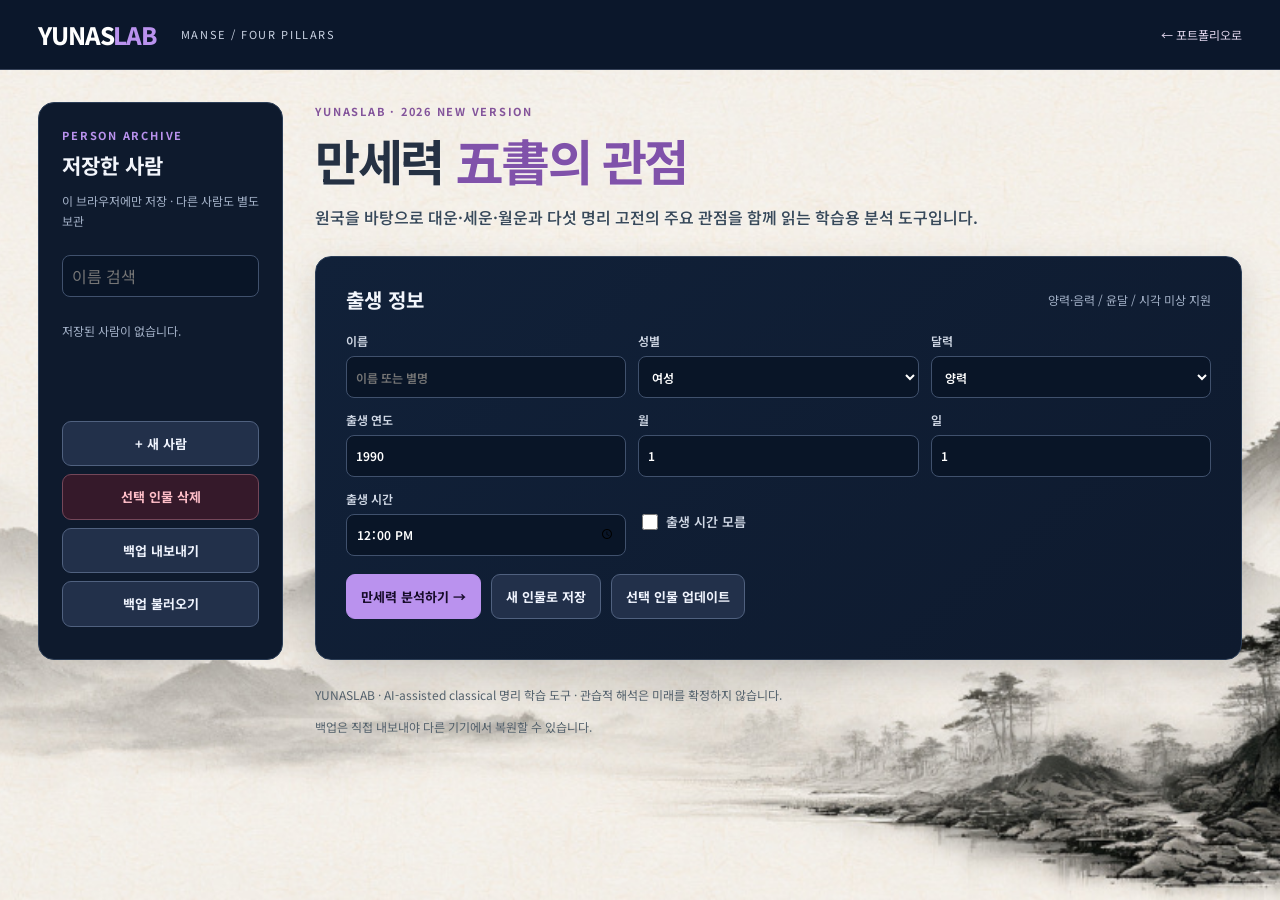
==== manse-2026.html @ 4862c149 "Add files via upload" ====
<!doctype html>
<html lang="ko"><head><meta charset="utf-8"><meta name="viewport" content="width=device-width,initial-scale=1">
<meta name="color-scheme" content="light"><title>YUNASLAB | 새 만세력 2026</title>
<link rel="stylesheet" href="manse-2026.css"></head>
<body>
<header class="sitehead"><a class="brand" href="../index.html#/works/manse/app">YUNAS<span>LAB</span></a><span>MANSE / FOUR PILLARS</span><a class="return" href="../index.html#/works/manse/app">← 포트폴리오로</a></header>
<div class="layout"><aside class="sidebar">
 <div class="side-head"><p class="eyebrow">PERSON ARCHIVE</p><h2>저장한 사람</h2><p class="sub">이 브라우저에만 저장 · 다른 사람도 별도 보관</p></div>
 <input type="search" id="person-search" placeholder="이름 검색" aria-label="저장된 사람 검색">
 <div id="people" class="people"><p class="muted">저장된 사람이 없습니다.</p></div>
 <div class="save-buttons"><button id="new-person" class="btn outline">+ 새 사람</button><button id="delete-person" class="btn danger">선택 인물 삭제</button><button id="export-json" class="btn outline">백업 내보내기</button><label class="btn outline upload" for="import-json">백업 불러오기</label><input id="import-json" type="file" accept=".json,application/json" hidden></div>
</aside><main class="main">
 <div class="hero"><p class="eyebrow">YUNASLAB · 2026 NEW VERSION</p><h1>만세력 <span>五書의 관점</span></h1><p>원국을 바탕으로 대운·세운·월운과 다섯 명리 고전의 주요 관점을 함께 읽는 학습용 분석 도구입니다.</p></div>
 <section class="panel entry"><div class="section-title"><h2>출생 정보</h2><span>양력·음력 / 윤달 / 시각 미상 지원</span></div>
 <form id="birth-form"><div class="input-grid">
 <label>이름<input id="name" value="" maxlength="40" placeholder="이름 또는 별명" required></label>
 <label>성별<select id="gender"><option value="여">여성</option><option value="남">남성</option></select></label>
 <label>달력<select id="calendar"><option value="양력">양력</option><option value="음력">음력</option></select></label>
 <label>출생 연도<input id="year" type="number" min="1901" max="2099" value="1990" required></label>
 <label>월<input id="month" type="number" min="1" max="12" value="1" required></label>
 <label>일<input id="day" type="number" min="1" max="31" value="1" required></label>
 <label id="leap-label" hidden>음력 윤달<select id="is-leap"><option value="no">평달</option><option value="yes">윤달</option></select></label>
 <label>출생 시간<input id="birth-time" type="time" value="12:00"></label>
 <label class="toggle"><input id="time-unknown" type="checkbox"> 출생 시간 모름</label>
 </div><div class="actions"><button type="submit" class="btn primary">만세력 분석하기 →</button><button type="button" id="save-person" class="btn outline">새 인물로 저장</button><button type="button" id="update-person" class="btn outline">선택 인물 업데이트</button></div><p id="status" class="form-msg" role="status" aria-live="polite"></p></form></section>
 <div id="result" hidden>
 <section class="panel"><div class="section-title"><h2>사주 원국 · 四柱八字</h2><span id="date-info"></span></div><div class="four-pillars" id="pillars"></div>
 <div id="ten-gods" class="gods"></div><p class="note">연주·월주는 입춘·절입을 기준으로 계산합니다. 절입 전후 약 1일, 23시 전후, 출생지 태양시 보정에 따라 다른 만세력과 달라질 수 있습니다. 중요한 판단은 정밀 역법으로 교차 검증하세요.</p></section>
 <section class="panel"><div class="section-title"><h2>오행의 분포</h2><span>겉으로 드러난 천간·지지 중심의 단순 집계</span></div><div class="elements" id="elements"></div><div class="overview" id="overview"></div></section>
 <section class="panel"><div class="section-title"><h2>고전 5서의 해석 관점</h2><span>원문 인용이 아닌 현대어로 정리한 학습용 관점</span></div><div class="classic-grid" id="classics"></div><p class="note">다섯 고전을 완전 자동 해석한 정통 감정이 아닙니다. 각 책에서 중요하게 다루는 관점을 현재 명식에 연결한 참고용 설명입니다. 격국·용신·조후 판단을 자동으로 단정하지 않습니다.</p></section>
 <section class="panel"><div class="section-title"><h2>대운 · 10년 흐름</h2><span id="dae-info"></span></div><div class="cycle-row" id="dae-list"></div><div class="explain" id="dae-detail">대운을 선택하면 이곳에 해설을 표시합니다.</div></section>
 <section class="panel"><div class="section-title"><h2>세운 · 해마다의 흐름</h2><span>연도별 선택</span></div><div class="cycle-row" id="year-list"></div><div class="explain" id="year-detail">연도를 선택하면 이곳에 해설을 표시합니다.</div></section>
 <section class="panel"><div class="section-title"><h2>월운 · 달마다의 흐름</h2><span id="month-year"></span></div><div class="cycle-row" id="month-list"></div><div class="explain" id="month-detail">월을 선택하면 이곳에 해설을 표시합니다.</div></section>
 </div><footer><p>YUNASLAB · AI-assisted classical 명리 학습 도구 · 관습적 해석은 미래를 확정하지 않습니다.</p><p>백업은 직접 내보내야 다른 기기에서 복원할 수 있습니다.</p></footer>
</main></div><script src="manse-engine.js"></script><script src="manse-ui.js"></script></body></html>
---- manse-2026.css ----
@import url('https://fonts.googleapis.com/css2?family=Noto+Sans+KR:wght@400;500;600;700;800&display=swap');
:root{--bg:#081221;--panel:#101e32;--border:#2b3d56;--text:#f2f5fb;--muted:#a3b1c7;--violet:#ba92ee;--violet2:#9b70e1}
*{box-sizing:border-box}html{scroll-behavior:smooth}body{margin:0;background:radial-gradient(ellipse at 80% 5%,#2f204d44,transparent 48%),var(--bg);color:var(--text);font-family:'Noto Sans KR','Malgun Gothic',sans-serif;line-height:1.65}a{color:inherit;text-decoration:none}button,input,select{font:inherit}button{cursor:pointer}.sitehead{height:70px;border-bottom:1px solid var(--border);display:flex;gap:24px;align-items:center;padding:0 clamp(16px,3vw,45px);font-size:11px;letter-spacing:.15em;color:var(--muted)}.brand{font-size:24px;letter-spacing:-.05em;font-weight:800;color:white}.brand span{color:var(--violet)}.return{margin-left:auto;letter-spacing:0;font-size:12px;color:#ddd}.return:hover{color:var(--violet)}.layout{max-width:1600px;margin:auto;display:grid;grid-template-columns:245px minmax(0,1fr);gap:32px;padding:32px clamp(18px,3vw,46px)}.sidebar{border:1px solid var(--border);background:#0e1a2d;border-radius:16px;padding:23px;align-self:start;position:sticky;top:20px;display:flex;flex-direction:column;gap:12px;max-height:calc(100vh - 40px)}.side-head h2{margin:0;font-size:21px}.eyebrow{font-size:11px;font-weight:700;letter-spacing:.16em;color:var(--violet);margin:0 0 8px}.sub,.muted{font-size:12px;color:var(--muted)}.people{min-height:100px;overflow:auto;display:flex;flex-direction:column;gap:7px}.person-card{width:100%;text-align:left;border:1px solid #31425c;border-radius:8px;background:#15243a;padding:10px 12px;color:var(--text)}.person-card small{display:block;color:var(--muted)}.person-card.active{border-color:var(--violet);background:#2c2447}.save-buttons{display:grid;gap:8px}h1,h2,h3{line-height:1.3}h1{font-size:clamp(32px,4vw,49px);margin:6px 0 12px;letter-spacing:-.05em}h1 span{color:var(--violet)}.hero{margin:0 0 26px}.hero>p:last-child{color:#c8d0e0;max-width:850px;margin:0}.panel{border:1px solid var(--border);background:linear-gradient(140deg,#112139,#0e1a2e);padding:clamp(18px,2.5vw,30px);margin:0 0 20px;border-radius:16px;box-shadow:0 12px 35px #0002}.section-title{display:flex;align-items:center;justify-content:space-between;gap:12px;margin-bottom:18px}.section-title h2{font-size:20px;margin:0}.section-title span{font-size:12px;color:var(--muted)}.input-grid{display:grid;grid-template-columns:repeat(3,minmax(0,1fr));gap:12px}label{display:flex;flex-direction:column;gap:5px;color:#d0d8e5;font-size:12px;font-weight:600}input,select{background:#091527;border:1px solid #40516d;color:#fff;border-radius:8px;height:42px;padding:9px;width:100%;outline-offset:3px}input:focus,select:focus{border-color:var(--violet)}.toggle{align-self:center;display:flex;flex-direction:row;align-items:center;font-size:13px}.toggle input{width:16px;height:16px;accent-color:var(--violet)}.actions{margin-top:18px;display:flex;gap:10px;flex-wrap:wrap}.btn{border-radius:9px;padding:11px 14px;border:1px solid #50617f;color:#eff3fd;background:#22304a;font-size:13px;font-weight:700;display:inline-flex;align-items:center;justify-content:center}.btn.primary{color:#160b29;background:var(--violet);border-color:var(--violet)}.btn:hover{filter:brightness(1.15)}.btn.danger{color:#ffbec8;border-color:#744759;background:#35192a}.form-msg{margin:10px 0 0;font-size:13px;color:#d8d1f2}.four-pillars{display:grid;grid-template-columns:repeat(4,minmax(0,1fr));gap:12px}.pillar{background:#0b182a;border:1px solid #35445d;border-radius:12px;text-align:center;overflow:hidden}.pillar>header{background:#1b2b42;padding:10px;color:#bdc9dc;font-weight:700;font-size:13px}.pillar .hanja{font:700 clamp(39px,5vw,63px)/1.4 serif;letter-spacing:.04em}.pillar .stem{padding:12px 0 2px}.pillar .branch{padding:2px 0 12px}.pillar footer{font-size:12px;color:#b6c4d6;background:#16263e;padding:8px}.pillar.unknown{opacity:.55}.gods{margin-top:14px;color:#c6d1e2;font-size:13px}.elements{display:grid;grid-template-columns:repeat(5,minmax(0,1fr));gap:10px}.element{padding:14px 10px;background:#0d1a2c;border:1px solid #394761;border-radius:10px;text-align:center}.element b{display:block;font-size:22px}.element .bar{height:6px;background:#26364c;border-radius:5px;margin-top:10px;overflow:hidden}.element .fill{height:100%;background:var(--violet)}.element small{display:block;color:#b2c0d4;font-size:11px;margin-top:7px}.overview{padding:16px 18px;margin-top:16px;background:#172842;border-radius:9px;color:#d0d8e9;font-size:13px;line-height:1.9}.classic-grid{display:grid;grid-template-columns:repeat(2,minmax(0,1fr));gap:12px}.classic-card{background:#0d1a2d;border:1px solid #344360;border-radius:11px;padding:18px}.classic-card h3{font-size:16px;margin:0 0 5px}.classic-card small{display:block;color:var(--violet);font-weight:700;margin-bottom:10px;font-size:11px}.classic-card p{margin:0;color:#c6d0df;font-size:13px}.note{margin:14px 0 0;color:#9aaec8;font-size:12px}.cycle-row{display:flex;gap:8px;overflow-x:auto;padding-bottom:8px}.cycle{flex:0 0 96px;background:#12223a;border:1px solid #405270;border-radius:9px;color:#e4eaf5;padding:10px 6px;text-align:center}.cycle strong{display:block;font-size:22px}.cycle small{display:block;color:#adbed4}.cycle[aria-pressed=true]{background:#38264e;border-color:var(--violet);color:white}.explain{background:#15253b;padding:17px;border-radius:10px;border:1px solid #354760;margin-top:13px;color:#d1dced;font-size:14px}.main footer{font-size:12px;color:#96a8c4;margin:25px 0 40px}#result[hidden],#leap-label[hidden]{display:none}.main{min-width:0}.upload{cursor:pointer}
@media(max-width:1050px){.layout{grid-template-columns:205px minmax(0,1fr);gap:15px}.input-grid{grid-template-columns:repeat(2,minmax(0,1fr))}}
@media(max-width:720px){.sitehead{height:auto;min-height:60px;padding:11px 16px;gap:10px}.sitehead>span{display:none}.brand{font-size:20px}.layout{display:flex;flex-direction:column;padding:16px;gap:20px}.sidebar{position:static;max-height:none;padding:18px;order:2}.main{order:1}.hero h1{font-size:33px}.input-grid{grid-template-columns:repeat(2,minmax(0,1fr))}.four-pillars{gap:6px}.pillar .hanja{font-size:34px}.pillar>header,.pillar footer{font-size:11px;padding:6px 0}.classic-grid{grid-template-columns:1fr}.element{padding:8px 3px}.element b{font-size:16px}.element small{font-size:10px}.section-title{flex-direction:column;align-items:flex-start;gap:4px}.panel{padding:16px}.actions .btn{flex:1 1 40%}}

/* v6: light hanji and soft Korean ink-wash landscape, with unchanged dark input panels. */
:root{color-scheme:light}
body{
 background-color:#f6efe0;
 background-image:linear-gradient(90deg,rgba(249,244,233,.27),rgba(249,244,233,.06)),url('hanji-ink-landscape.jpg');
 background-position:center top, center center;background-repeat:no-repeat,no-repeat;
 background-size:cover,cover;background-attachment:fixed,fixed;
}
.sitehead{background:#0b172b;color:#cad3e3;border-bottom-color:#364259}
.sitehead .brand{color:#fff}.sitehead .return{color:#e1d6ed}
.hero h1{color:#253143;text-shadow:0 1px 0 #fff7}
.hero h1 span{color:#8052aa}
.hero .eyebrow{color:#83549b}
.hero > p:last-child{color:#38495a;font-weight:550;text-shadow:0 1px 0 #fff8}
.main > footer{color:#53616c}
.sidebar{max-height:none;min-height:0}
@media(max-width:720px){
 body{background-size:cover,auto 100vh;background-position:center top,right center;background-attachment:scroll,scroll}
 .sidebar{min-height:0!important;height:auto!important;width:100%;align-self:stretch}
 .hero h1{font-size:32px}
}


/* v7: User-approved Midjourney source, panel 04 (bottom right).
   No generated scenery or redrawn elements; exact quadrant crop from supplied image. */
body{
 background-color:#f6f0e5;
 background-image:url('hanji-landscape-approved-04.jpg');
 background-position:center bottom;
 background-repeat:no-repeat;
 background-size:cover;
 background-attachment:fixed;
}
@media(max-width:720px){
 body{background-image:url('hanji-landscape-approved-04.jpg');background-size:cover;background-position:center top;background-repeat:no-repeat;background-attachment:scroll}
}
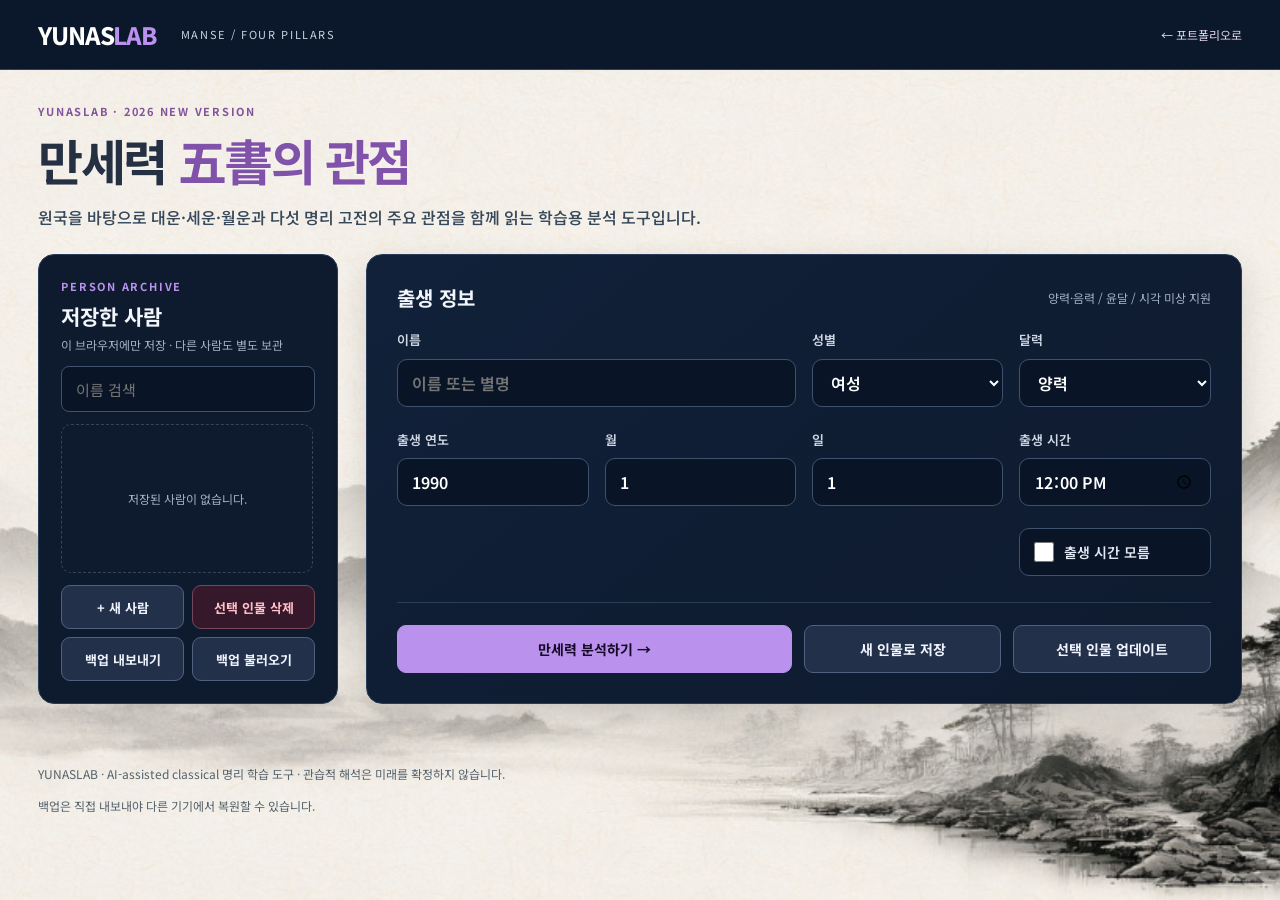
==== commit 61cb3a00: "YUNASLAB 최종 승인본 반영: AI 음악 감상실 6개 카테고리 93곡, 메뉴 개편, 만세력 리디자인, 영상 교체 - music/ 6개 카테고리 (mp3 93, 썸네일·커버 9" ====
--- a/manse-2026.html
+++ b/manse-2026.html
@@ -4,32 +4,34 @@
 <link rel="stylesheet" href="manse-2026.css"></head>
 <body>
 <header class="sitehead"><a class="brand" href="../index.html#/works/manse/app">YUNAS<span>LAB</span></a><span>MANSE / FOUR PILLARS</span><a class="return" href="../index.html#/works/manse/app">← 포트폴리오로</a></header>
-<div class="layout"><aside class="sidebar">
+<div class="layout"><div class="hero"><p class="eyebrow">YUNASLAB · 2026 NEW VERSION</p><h1>만세력 <span>五書의 관점</span></h1><p>원국을 바탕으로 대운·세운·월운과 다섯 명리 고전의 주요 관점을 함께 읽는 학습용 분석 도구입니다.</p></div><aside class="sidebar" id="sidebar">
+ <button type="button" class="side-toggle" id="side-toggle" aria-expanded="false" aria-controls="side-body"><span><b>저장한 사람</b><small id="people-count">0명</small></span><i aria-hidden="true"></i></button>
+ <div class="side-body" id="side-body">
  <div class="side-head"><p class="eyebrow">PERSON ARCHIVE</p><h2>저장한 사람</h2><p class="sub">이 브라우저에만 저장 · 다른 사람도 별도 보관</p></div>
  <input type="search" id="person-search" placeholder="이름 검색" aria-label="저장된 사람 검색">
  <div id="people" class="people"><p class="muted">저장된 사람이 없습니다.</p></div>
  <div class="save-buttons"><button id="new-person" class="btn outline">+ 새 사람</button><button id="delete-person" class="btn danger">선택 인물 삭제</button><button id="export-json" class="btn outline">백업 내보내기</button><label class="btn outline upload" for="import-json">백업 불러오기</label><input id="import-json" type="file" accept=".json,application/json" hidden></div>
+ </div>
 </aside><main class="main">
- <div class="hero"><p class="eyebrow">YUNASLAB · 2026 NEW VERSION</p><h1>만세력 <span>五書의 관점</span></h1><p>원국을 바탕으로 대운·세운·월운과 다섯 명리 고전의 주요 관점을 함께 읽는 학습용 분석 도구입니다.</p></div>
  <section class="panel entry"><div class="section-title"><h2>출생 정보</h2><span>양력·음력 / 윤달 / 시각 미상 지원</span></div>
  <form id="birth-form"><div class="input-grid">
- <label>이름<input id="name" value="" maxlength="40" placeholder="이름 또는 별명" required></label>
- <label>성별<select id="gender"><option value="여">여성</option><option value="남">남성</option></select></label>
- <label>달력<select id="calendar"><option value="양력">양력</option><option value="음력">음력</option></select></label>
- <label>출생 연도<input id="year" type="number" min="1901" max="2099" value="1990" required></label>
- <label>월<input id="month" type="number" min="1" max="12" value="1" required></label>
- <label>일<input id="day" type="number" min="1" max="31" value="1" required></label>
- <label id="leap-label" hidden>음력 윤달<select id="is-leap"><option value="no">평달</option><option value="yes">윤달</option></select></label>
- <label>출생 시간<input id="birth-time" type="time" value="12:00"></label>
- <label class="toggle"><input id="time-unknown" type="checkbox"> 출생 시간 모름</label>
+ <label class="f-name">이름<input id="name" value="" maxlength="40" placeholder="이름 또는 별명" required></label>
+ <label class="f-gender">성별<select id="gender"><option value="여">여성</option><option value="남">남성</option></select></label>
+ <label class="f-cal">달력<select id="calendar"><option value="양력">양력</option><option value="음력">음력</option></select></label>
+ <label class="f-year">출생 연도<input id="year" type="number" min="1901" max="2099" value="1990" required></label>
+ <label class="f-month">월<input id="month" type="number" min="1" max="12" value="1" required></label>
+ <label class="f-day">일<input id="day" type="number" min="1" max="31" value="1" required></label>
+ <label id="leap-label" class="f-leap" hidden>음력 윤달<select id="is-leap"><option value="no">평달</option><option value="yes">윤달</option></select></label>
+ <label class="f-time">출생 시간<input id="birth-time" type="time" value="12:00"></label>
+ <div class="f-unknown"><span class="f-cap" aria-hidden="true">시간을 모를 때</span><label class="toggle"><input id="time-unknown" type="checkbox"> 출생 시간 모름</label></div>
  </div><div class="actions"><button type="submit" class="btn primary">만세력 분석하기 →</button><button type="button" id="save-person" class="btn outline">새 인물로 저장</button><button type="button" id="update-person" class="btn outline">선택 인물 업데이트</button></div><p id="status" class="form-msg" role="status" aria-live="polite"></p></form></section>
  <div id="result" hidden>
  <section class="panel"><div class="section-title"><h2>사주 원국 · 四柱八字</h2><span id="date-info"></span></div><div class="four-pillars" id="pillars"></div>
- <div id="ten-gods" class="gods"></div><p class="note">연주·월주는 입춘·절입을 기준으로 계산합니다. 절입 전후 약 1일, 23시 전후, 출생지 태양시 보정에 따라 다른 만세력과 달라질 수 있습니다. 중요한 판단은 정밀 역법으로 교차 검증하세요.</p></section>
+ <p class="note">연주·월주는 입춘·절입을 기준으로 계산합니다. 절입 전후 약 1일, 23시 전후, 출생지 태양시 보정에 따라 다른 만세력과 달라질 수 있습니다. 중요한 판단은 정밀 역법으로 교차 검증하세요.</p></section>
  <section class="panel"><div class="section-title"><h2>오행의 분포</h2><span>겉으로 드러난 천간·지지 중심의 단순 집계</span></div><div class="elements" id="elements"></div><div class="overview" id="overview"></div></section>
  <section class="panel"><div class="section-title"><h2>고전 5서의 해석 관점</h2><span>원문 인용이 아닌 현대어로 정리한 학습용 관점</span></div><div class="classic-grid" id="classics"></div><p class="note">다섯 고전을 완전 자동 해석한 정통 감정이 아닙니다. 각 책에서 중요하게 다루는 관점을 현재 명식에 연결한 참고용 설명입니다. 격국·용신·조후 판단을 자동으로 단정하지 않습니다.</p></section>
  <section class="panel"><div class="section-title"><h2>대운 · 10년 흐름</h2><span id="dae-info"></span></div><div class="cycle-row" id="dae-list"></div><div class="explain" id="dae-detail">대운을 선택하면 이곳에 해설을 표시합니다.</div></section>
  <section class="panel"><div class="section-title"><h2>세운 · 해마다의 흐름</h2><span>연도별 선택</span></div><div class="cycle-row" id="year-list"></div><div class="explain" id="year-detail">연도를 선택하면 이곳에 해설을 표시합니다.</div></section>
  <section class="panel"><div class="section-title"><h2>월운 · 달마다의 흐름</h2><span id="month-year"></span></div><div class="cycle-row" id="month-list"></div><div class="explain" id="month-detail">월을 선택하면 이곳에 해설을 표시합니다.</div></section>
  </div><footer><p>YUNASLAB · AI-assisted classical 명리 학습 도구 · 관습적 해석은 미래를 확정하지 않습니다.</p><p>백업은 직접 내보내야 다른 기기에서 복원할 수 있습니다.</p></footer>
-</main></div><script src="manse-engine.js"></script><script src="manse-ui.js"></script></body></html>+</main></div><script src="manse-engine.js"></script><script src="manse-ui.js"></script><script src="manse-layout.js"></script></body></html>
--- a/manse-2026.css
+++ b/manse-2026.css
@@ -40,3 +40,96 @@
 @media(max-width:720px){
  body{background-image:url('hanji-landscape-approved-04.jpg');background-size:cover;background-position:center top;background-repeat:no-repeat;background-attachment:scroll}
 }
+
+/* v8 (2026-11-25): 사용자 승인 레이아웃·반응형 개선. 색상·배경(v6·v7)은 그대로, 배치·크기·간격만 조정.
+   PC 1100px 이상 / 태블릿 721~1099px / 모바일 720px 이하 / 초소형 359px 이하 */
+.layout{grid-template-columns:300px minmax(0,1fr);grid-template-areas:"hero hero" "side entry" "result result" "foot foot";column-gap:28px;row-gap:24px;align-items:start}
+.main{display:contents}
+.hero{grid-area:hero;margin:0}
+.sidebar{grid-area:side;position:static;top:auto;align-self:stretch;contain:size;min-height:0;max-height:none;padding:22px;gap:0}
+.panel.entry{grid-area:entry;margin:0}
+#result{grid-area:result;min-width:0}
+.main>footer{grid-area:foot;margin:0 0 40px}
+.side-toggle{display:none}
+.side-body{display:flex;flex-direction:column;gap:12px;flex:1 1 auto;min-height:0}
+.side-head .sub{margin:4px 0 0}
+#person-search{height:46px;font-size:15px;padding:0 14px}
+.people{flex:1 1 auto;min-height:72px;overflow-y:auto;overscroll-behavior:contain;padding-right:2px}
+.person-card{padding:11px 13px}
+.people>.muted{flex:1 1 auto;display:grid;place-items:center;margin:0;min-height:72px;border:1px dashed #33445f;border-radius:10px;text-align:center;padding:12px}
+.save-buttons{grid-template-columns:1fr 1fr;gap:8px}
+.save-buttons .btn{min-height:44px;padding:8px 6px;font-size:13px}
+
+/* 출생 정보 입력 */
+.input-grid{grid-template-columns:repeat(4,minmax(0,1fr));grid-template-areas:"name name gender cal" "year month day time" ". leap . unknown";column-gap:16px;row-gap:22px}
+.f-name{grid-area:name}.f-gender{grid-area:gender}.f-cal{grid-area:cal}.f-year{grid-area:year}.f-month{grid-area:month}.f-day{grid-area:day}.f-leap{grid-area:leap}.f-time{grid-area:time}.f-unknown{grid-area:unknown}
+.input-grid label{gap:8px;font-size:13px}
+.input-grid input:not([type=checkbox]),.input-grid select{height:48px;font-size:16px;padding:0 14px;border-radius:10px}
+.f-unknown{display:flex;flex-direction:column;gap:8px;align-self:end}
+.f-cap{display:none;font-size:13px;font-weight:600;color:#d0d8e5}
+.input-grid .toggle{align-self:stretch;height:48px;flex-direction:row;align-items:center;gap:10px;padding:0 14px;border:1px solid #40516d;border-radius:10px;background:#091527;font-size:14px;font-weight:600;color:#e3e9f4;cursor:pointer}
+.input-grid .toggle input{width:20px;height:20px;padding:0;margin:0;flex:none}
+.actions{display:grid;grid-template-columns:2fr 1fr 1fr;gap:12px;margin-top:26px;padding-top:22px;border-top:1px solid var(--border)}
+.actions .btn{width:100%;min-height:48px;font-size:14px;padding:10px 12px}
+.form-msg:empty{display:none}
+
+/* 사주 원국: 한자 축소, 천간 십성 띠 확대 */
+.four-pillars{gap:14px}
+.pillar{display:flex;flex-direction:column}
+.pillar .god{background:#2a2147;color:#e6d3ff;font-weight:700;font-size:17px;line-height:1.3;padding:10px 4px;border-bottom:1px solid #43356a;letter-spacing:.02em;word-break:keep-all}
+.pillar .god.self{background:#3a2a5c;color:#fff}
+.pillar .hanja{font-size:clamp(36px,3.3vw,48px);line-height:1.25}
+.pillar .stem{padding:14px 0 2px}
+.pillar .branch{padding:2px 0 14px}
+.main .pillar footer{margin:auto 0 0;font-size:13px}
+
+/* 대운·세운·월운: 가로 스크롤 유지 + 오른쪽 끝 흐림으로 '더 있음' 표시 */
+.cycle-row{padding-right:32px;-webkit-mask-image:linear-gradient(90deg,#000 calc(100% - 32px),transparent);mask-image:linear-gradient(90deg,#000 calc(100% - 32px),transparent)}
+.return{padding:12px 0}
+.sitehead .brand{padding:4px 0;min-height:44px;display:inline-flex;align-items:center}
+
+/* 태블릿 + 모바일 */
+@media(max-width:1099px){
+ .layout{display:flex;flex-direction:column;align-items:stretch;gap:16px;padding:20px clamp(16px,3vw,32px)}
+ #result,.panel.entry{width:100%}
+ .sidebar{order:0;contain:none;align-self:stretch;width:100%;height:auto!important;padding:0;overflow:hidden}
+ .side-toggle{display:flex;width:100%;min-height:56px;align-items:center;justify-content:space-between;gap:12px;padding:0 18px;border:0;background:none;color:#fff;font-size:16px;text-align:left}
+ .side-toggle span{display:flex;align-items:center;gap:10px}
+ .side-toggle small{font-size:12px;font-weight:700;color:#e6d3ff;background:#2a2147;border:1px solid #4b3a74;border-radius:20px;padding:2px 10px}
+ .side-toggle i{width:10px;height:10px;border-right:2px solid #cdb6f2;border-bottom:2px solid #cdb6f2;transform:rotate(45deg);margin-top:-4px;transition:transform .15s}
+ .sidebar.is-open .side-toggle i{transform:rotate(-135deg);margin-top:4px}
+ .side-body{display:none;padding:0 18px 18px}
+ .sidebar.is-open .side-body{display:flex}
+ .side-head .eyebrow,.side-head h2{display:none}
+ .people{max-height:300px;min-height:0}
+ .hero{margin:4px 0 0}
+ .input-grid,.input-grid:has(#leap-label:not([hidden])){grid-template-columns:repeat(6,minmax(0,1fr));grid-template-areas:"name name name name name name" "gender gender gender cal cal cal" "year year month month day day" "time time time unknown unknown unknown";column-gap:12px;row-gap:18px}
+ .input-grid:has(#leap-label:not([hidden])){grid-template-areas:"name name name name name name" "gender gender cal cal leap leap" "year year month month day day" "time time time unknown unknown unknown"}
+ .f-cap{display:block}
+ .actions{grid-template-columns:1fr 1fr;gap:10px}
+ .actions .btn.primary{grid-column:1/-1;min-height:52px;font-size:15px}
+}
+@media(max-width:720px){
+ .layout{padding:16px}
+ .panel{padding:18px 16px}
+ .four-pillars{gap:6px}
+ .pillar>header{font-size:12px;padding:7px 0}
+ .pillar .god{font-size:14px;padding:8px 2px}
+ .pillar .hanja{font-size:30px}
+ .pillar .stem{padding:10px 0 0}.pillar .branch{padding:0 0 10px}
+ .main .pillar footer{font-size:12px;padding:7px 0}
+ .input-grid .toggle{padding:0 10px;font-size:13px;gap:8px}
+}
+@media(max-width:480px){
+ .elements{grid-template-columns:repeat(6,minmax(0,1fr));gap:8px}
+ .element{grid-column:span 2;padding:10px 6px}
+ .element:nth-child(n+4){grid-column:span 3}
+ .element b{font-size:18px}
+ .element small{font-size:11px;line-height:1.45}
+}
+@media(max-width:359px){
+ .actions{grid-template-columns:1fr}
+ .pillar .hanja{font-size:27px}
+ .pillar .god{font-size:13px}
+ .input-grid .toggle{font-size:12px;padding:0 8px}
+}
